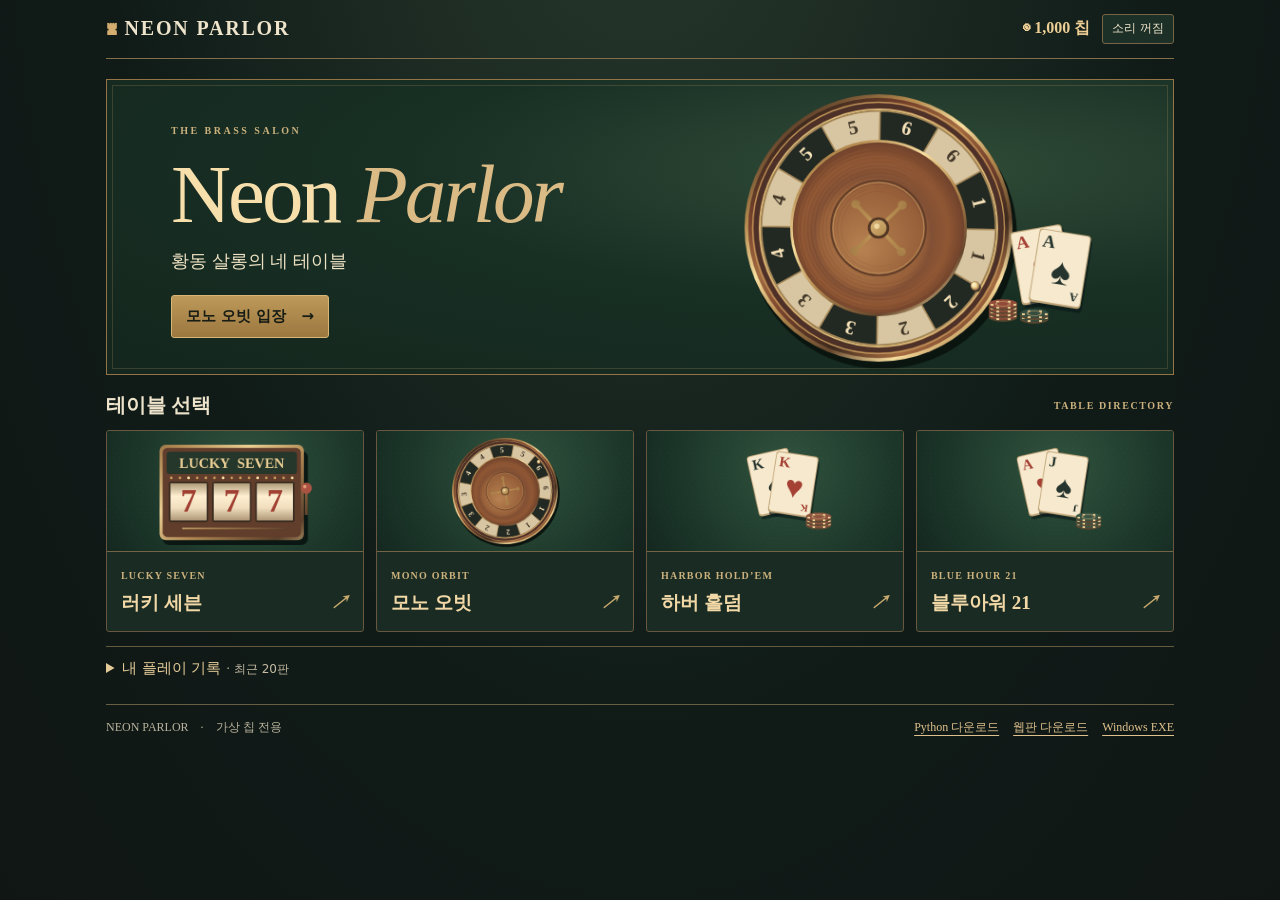
==== neon-parlor/web/index.html @ c5ff793c "Redesign the four tables as a brass salon and add a betting board and journal" ====
<!doctype html>
<html lang="ko"><head><meta charset="utf-8"><meta name="viewport" content="width=device-width,initial-scale=1"><meta name="theme-color" content="#11251e"><title>Neon Parlor · 황동 살롱</title><link rel="stylesheet" href="salon.css"></head>
<body><main class="wrap"><header><button class="brand" id="brand"><b>♜</b> NEON PARLOR</button><div class="hud"><span id="wallet"></span><button id="sound"></button></div></header>
<section id="lobby"><div class="hero"><div><small>THE BRASS SALON</small><h1>Neon <i>Parlor</i></h1><p>황동 살롱의 네 테이블</p><button class="primary" id="featured">모노 오빗 입장　→</button></div><canvas id="heroArt" width="600" height="310" aria-label="마호가니 룰렛과 상아색 트럼프 카드"></canvas></div><div class="heading"><h2>테이블 선택</h2><span>TABLE DIRECTORY</span></div><div id="tiles" class="tiles"></div></section>
<section id="room" hidden><div class="heading"><button id="back">← 테이블 목록</button><span id="roomTag"></span></div><div class="showcase"><canvas id="table" width="640" height="350" aria-label="게임 테이블"></canvas><article><small id="edition"></small><h1 id="title"></h1><p id="intro"></p><p id="terms"></p></article></div>
<div id="message" role="status"></div><div class="desk"><div id="stakes" class="row"></div><div id="boardGrid"></div><div id="controls" class="row"></div><div id="tickets"></div><div id="cardsText" aria-live="polite"></div></div><details id="rulesBox"><summary>테이블 규칙과 지급표</summary><p id="rules"></p></details></section>
<details id="journal"><summary>내 플레이 기록 <span>· 최근 20판</span></summary><div id="entries"></div></details><footer><span>NEON PARLOR　·　가상 칩 전용</span><button id="refill" hidden>연습 칩 1,000 받기</button><nav><a href="https://github.com/chsh3462-byte/play/releases/download/neon-parlor-v2.0/NeonParlor-Python.zip">Python 다운로드</a><a href="https://github.com/chsh3462-byte/play/releases/download/neon-parlor-v2.0/NeonParlor-Web.zip">웹판 다운로드</a><a href="https://github.com/chsh3462-byte/play/releases/download/neon-parlor-v2.0/NeonParlor.exe">Windows EXE</a></nav></footer></main>
<script src="art.js"></script><script src="game.js"></script><script src="salon.js"></script></body></html>
---- neon-parlor/web/salon.css ----
*{box-sizing:border-box}html{color-scheme:dark}body{margin:0;background:radial-gradient(ellipse at 50% -25%,#293a2e,#101b18 60%,#101614);color:#eee4cb;font:15px/1.65 "Malgun Gothic",system-ui,sans-serif;min-height:100vh}.wrap{max-width:1120px;margin:auto;padding:0 26px}button,a,summary{touch-action:manipulation}button{font:inherit;color:inherit;cursor:pointer;background:#1d3027;border:1px solid #756446;padding:8px 14px;border-radius:3px}button:hover:enabled,summary:hover,a:hover{color:#ffdfa0;border-color:#d2aa67}button:focus-visible,a:focus-visible,summary:focus-visible{outline:3px solid #ffcd72;outline-offset:3px}button:disabled{opacity:.52;cursor:default}[hidden]{display:none!important}a{color:#dfc18d;text-underline-offset:4px}header,.hud,.heading,.row,footer,nav{display:flex;align-items:center;gap:12px;flex-wrap:wrap}header,.heading,footer{justify-content:space-between}header{padding:14px 0;border-bottom:1px solid #83704a}.brand{border:0;background:transparent;font:700 20px Georgia,serif;letter-spacing:1.8px;padding:0}.brand b{color:#d4ae70}.hud{font-size:13px}.hud button{font-size:12px;padding:4px 9px}#wallet{font:bold 16px Georgia,serif;color:#edce94}.hero,.showcase{display:grid;grid-template-columns:1fr 1.15fr;align-items:center;border:1px solid #927447;background:radial-gradient(ellipse at 76% 30%,#314c38,#182f24 45%,#14261d);position:relative;isolation:isolate;overflow:hidden}.hero:after,.showcase:after{content:"";position:absolute;inset:5px;border:1px solid #a7916140;pointer-events:none}.hero{margin-top:20px}.hero>div{padding:32px 0 32px clamp(24px,5vw,75px)}small,.heading>span,.tile small{font:600 10px/1.5 Georgia,serif;color:#cbb17d;letter-spacing:2.5px}.hero h1,.showcase h1{font:normal clamp(45px,6.5vw,84px)/1.05 Georgia,"Batang",serif;letter-spacing:-3px;color:#f7dfac;margin:10px 0}.hero h1 i{font-weight:normal;color:#dabb86}.hero p{font:18px Georgia,"Batang",serif;color:#eee2c4;margin:10px 0 22px}canvas{width:100%;display:block}.primary{background:linear-gradient(#bd995a,#9c773f);color:#171d15;font-weight:bold;border-color:#d7b678}.primary:hover:enabled{color:#111;background:#e7c788}.heading{margin:17px 0 11px}.heading h2{font:600 20px Georgia,"Batang",serif;margin:0}.heading>span{letter-spacing:1.6px}.tiles{display:grid;grid-template-columns:repeat(4,1fr);gap:12px}.tile{padding:0;text-align:left;background:#192b22;border:1px solid #66573e;overflow:hidden}.tile div{border-top:1px solid #736446;padding:10px 14px 13px}.tile strong{display:block;font-family:Georgia,"Batang",serif;font-size:19px;color:#f1d8a6}.tile em{float:right;color:#c8a96f}.tile small{letter-spacing:1.2px}.showcase{grid-template-columns:1.16fr 1fr}.showcase article{padding:18px 32px 18px 7px}.showcase h1{font-size:clamp(27px,4vw,43px);letter-spacing:-1.5px;margin:10px 0 13px}.showcase p{font-size:14px;line-height:1.85;margin:7px 0;color:#d9d6c2}.showcase #terms{color:#e6ce9f}#message{padding:13px 10px;text-align:center;color:#ffda94;font-weight:bold;background:#18211f;border:1px solid #685939;border-top:0}.desk{border:6px solid #604535;outline:1px solid #ac8c52;outline-offset:-4px;background:radial-gradient(ellipse at 50% 20%,#285542,#163c2f);padding:13px 18px}.row{gap:8px;margin:5px 0}.chosen{background:#75532e;border-color:#f0c978}.stake{color:#e6d4b3;font-size:13px;margin-right:4px}#boardGrid:not(:empty){display:grid;grid-template-columns:repeat(6,minmax(0,1fr));gap:3px;margin:12px 0}.pocket{font:700 19px Georgia,"Batang",serif;text-align:center;border:1px solid #a88e61;padding:8px 1px;border-radius:0;line-height:1.2}.pocket.black{background:#232825;color:#efdec0}.pocket.white{background:#e2d0aa;color:#302b20}.pocket span{display:block;font:11px/1.4 system-ui}.pocket.placed{box-shadow:inset 0 0 0 2px #d89c4e}.pocket.winner{outline:2px solid #ffe59b;outline-offset:-3px}#tickets,#cardsText{font-size:13px;color:#edd8ad;margin-top:6px}#tickets:empty,#cardsText:empty{display:none}details{margin:14px 0;border-top:1px solid #645a40;padding:9px 0}summary{cursor:pointer;color:#e4cb98}summary span{font-size:12px;color:#c5bca3}details p,#entries{font-size:14px}.entry{display:flex;justify-content:space-between;gap:10px;padding:7px 0;border-bottom:1px solid #6c614236;font-size:13px}.entry b{color:#e0bf85}footer{border-top:1px solid #685e44;padding:13px 0 20px;font:12px/1.6 Georgia,"Malgun Gothic",serif;color:#b9b39e}nav{gap:14px}@media(max-width:720px){.wrap{padding:0 12px}.tiles{grid-template-columns:1fr 1fr}.hero h1{font-size:43px}.hero>div{padding:20px 0 20px 14px}.hero p{font-size:14px}.showcase{grid-template-columns:1fr 1fr}.showcase article{padding:12px}.showcase p{font-size:12px}.desk{padding:10px}.tile div{padding:8px}.brand{font-size:16px}.hud{gap:5px}}
@media(max-width:520px){.hero{grid-template-columns:1fr .95fr}.hero canvas{transform:scale(1.22);transform-origin:left center}.hero h1{font-size:34px}.hero small{letter-spacing:1px}.hero p{margin:8px 0 12px}.hero button{font-size:12px;padding:6px}.showcase{grid-template-columns:1fr}.showcase canvas{width:100%;max-height:205px;object-fit:contain}.showcase article{padding:0 16px 12px}.showcase h1{margin:2px 0;font-size:26px}.showcase p{margin:3px 0}.heading>span{font-size:9px}.row button{padding:7px 10px}.entry{flex-wrap:wrap}.tile strong{font-size:17px}}
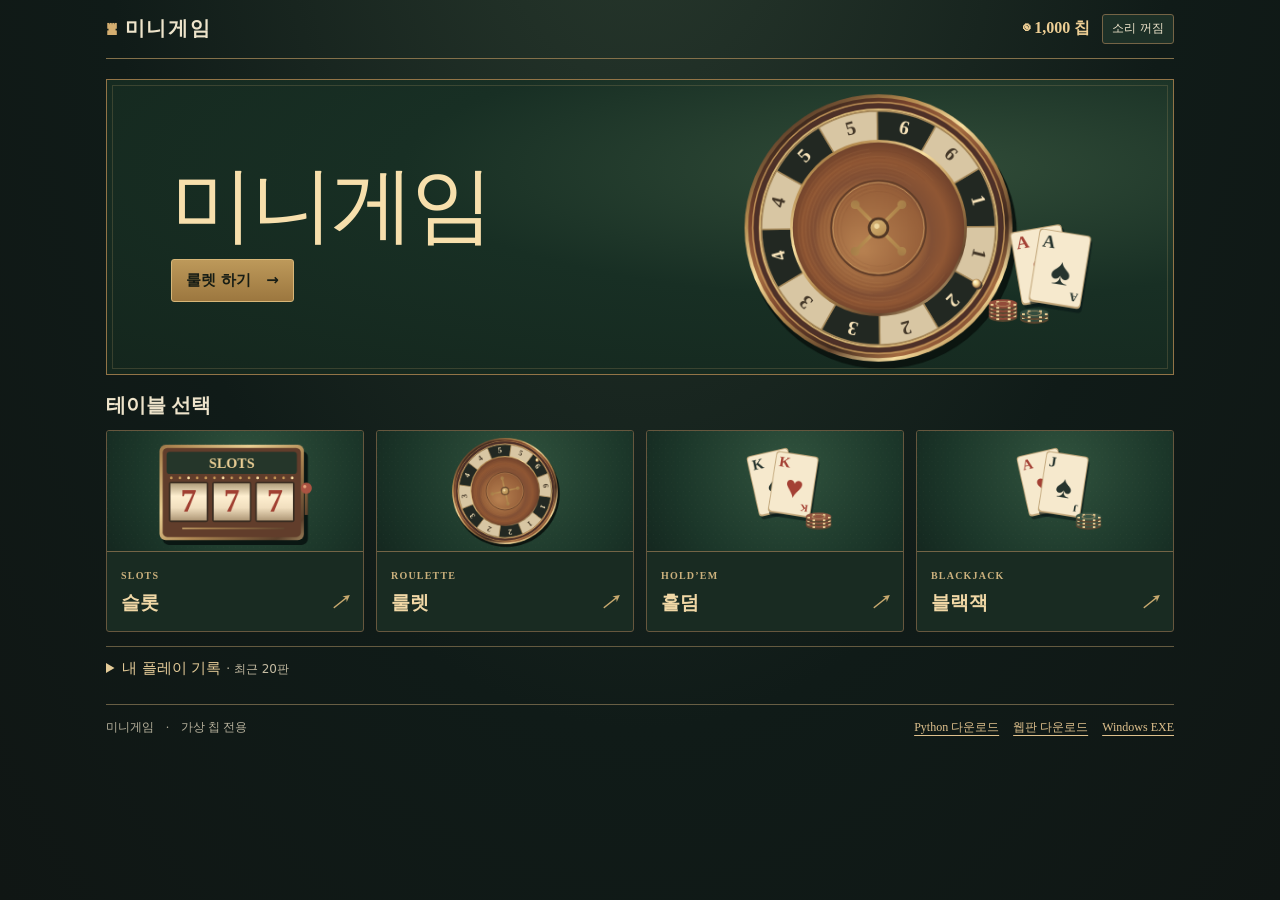
==== commit 500a03bc: "Use simple names for the four games and their downloads" ====
--- a/neon-parlor/web/index.html
+++ b/neon-parlor/web/index.html
@@ -1,8 +1,8 @@
 <!doctype html>
-<html lang="ko"><head><meta charset="utf-8"><meta name="viewport" content="width=device-width,initial-scale=1"><meta name="theme-color" content="#11251e"><title>Neon Parlor · 황동 살롱</title><link rel="stylesheet" href="salon.css"></head>
-<body><main class="wrap"><header><button class="brand" id="brand"><b>♜</b> NEON PARLOR</button><div class="hud"><span id="wallet"></span><button id="sound"></button></div></header>
-<section id="lobby"><div class="hero"><div><small>THE BRASS SALON</small><h1>Neon <i>Parlor</i></h1><p>황동 살롱의 네 테이블</p><button class="primary" id="featured">모노 오빗 입장　→</button></div><canvas id="heroArt" width="600" height="310" aria-label="마호가니 룰렛과 상아색 트럼프 카드"></canvas></div><div class="heading"><h2>테이블 선택</h2><span>TABLE DIRECTORY</span></div><div id="tiles" class="tiles"></div></section>
+<html lang="ko"><head><meta charset="utf-8"><meta name="viewport" content="width=device-width,initial-scale=1"><meta name="theme-color" content="#11251e"><title>미니게임</title><link rel="stylesheet" href="salon.css"></head>
+<body><main class="wrap"><header><button class="brand" id="brand"><b>♜</b> 미니게임</button><div class="hud"><span id="wallet"></span><button id="sound"></button></div></header>
+<section id="lobby"><div class="hero"><div><h1>미니게임</h1><button class="primary" id="featured">룰렛 하기　→</button></div><canvas id="heroArt" width="600" height="310" aria-label="마호가니 룰렛과 상아색 트럼프 카드"></canvas></div><div class="heading"><h2>테이블 선택</h2></div><div id="tiles" class="tiles"></div></section>
 <section id="room" hidden><div class="heading"><button id="back">← 테이블 목록</button><span id="roomTag"></span></div><div class="showcase"><canvas id="table" width="640" height="350" aria-label="게임 테이블"></canvas><article><small id="edition"></small><h1 id="title"></h1><p id="intro"></p><p id="terms"></p></article></div>
 <div id="message" role="status"></div><div class="desk"><div id="stakes" class="row"></div><div id="boardGrid"></div><div id="controls" class="row"></div><div id="tickets"></div><div id="cardsText" aria-live="polite"></div></div><details id="rulesBox"><summary>테이블 규칙과 지급표</summary><p id="rules"></p></details></section>
-<details id="journal"><summary>내 플레이 기록 <span>· 최근 20판</span></summary><div id="entries"></div></details><footer><span>NEON PARLOR　·　가상 칩 전용</span><button id="refill" hidden>연습 칩 1,000 받기</button><nav><a href="https://github.com/chsh3462-byte/play/releases/download/neon-parlor-v2.0/NeonParlor-Python.zip">Python 다운로드</a><a href="https://github.com/chsh3462-byte/play/releases/download/neon-parlor-v2.0/NeonParlor-Web.zip">웹판 다운로드</a><a href="https://github.com/chsh3462-byte/play/releases/download/neon-parlor-v2.0/NeonParlor.exe">Windows EXE</a></nav></footer></main>
+<details id="journal"><summary>내 플레이 기록 <span>· 최근 20판</span></summary><div id="entries"></div></details><footer><span>미니게임　·　가상 칩 전용</span><button id="refill" hidden>연습 칩 1,000 받기</button><nav><a href="https://github.com/chsh3462-byte/play/releases/download/neon-parlor-v2.1/MiniGames-Python.zip">Python 다운로드</a><a href="https://github.com/chsh3462-byte/play/releases/download/neon-parlor-v2.1/MiniGames-Web.zip">웹판 다운로드</a><a href="https://github.com/chsh3462-byte/play/releases/download/neon-parlor-v2.1/MiniGames.exe">Windows EXE</a></nav></footer></main>
 <script src="art.js"></script><script src="game.js"></script><script src="salon.js"></script></body></html>
